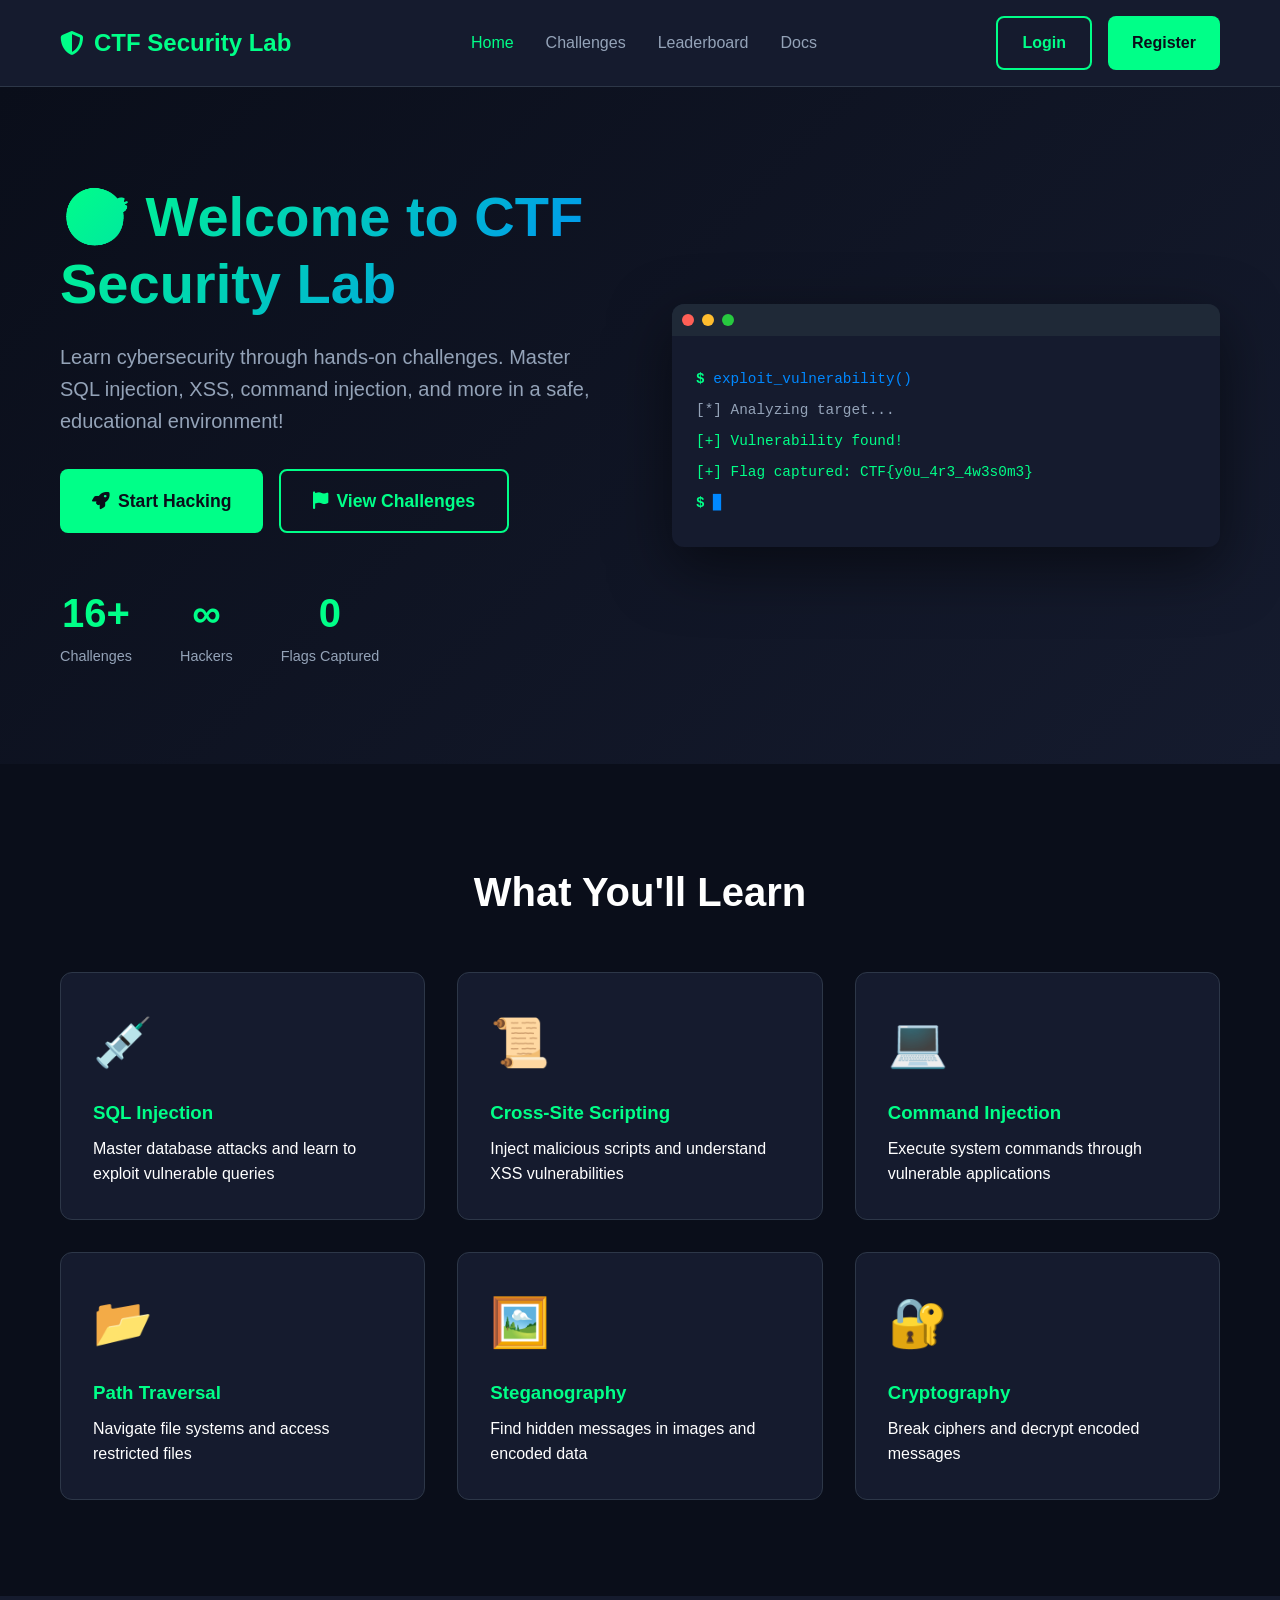
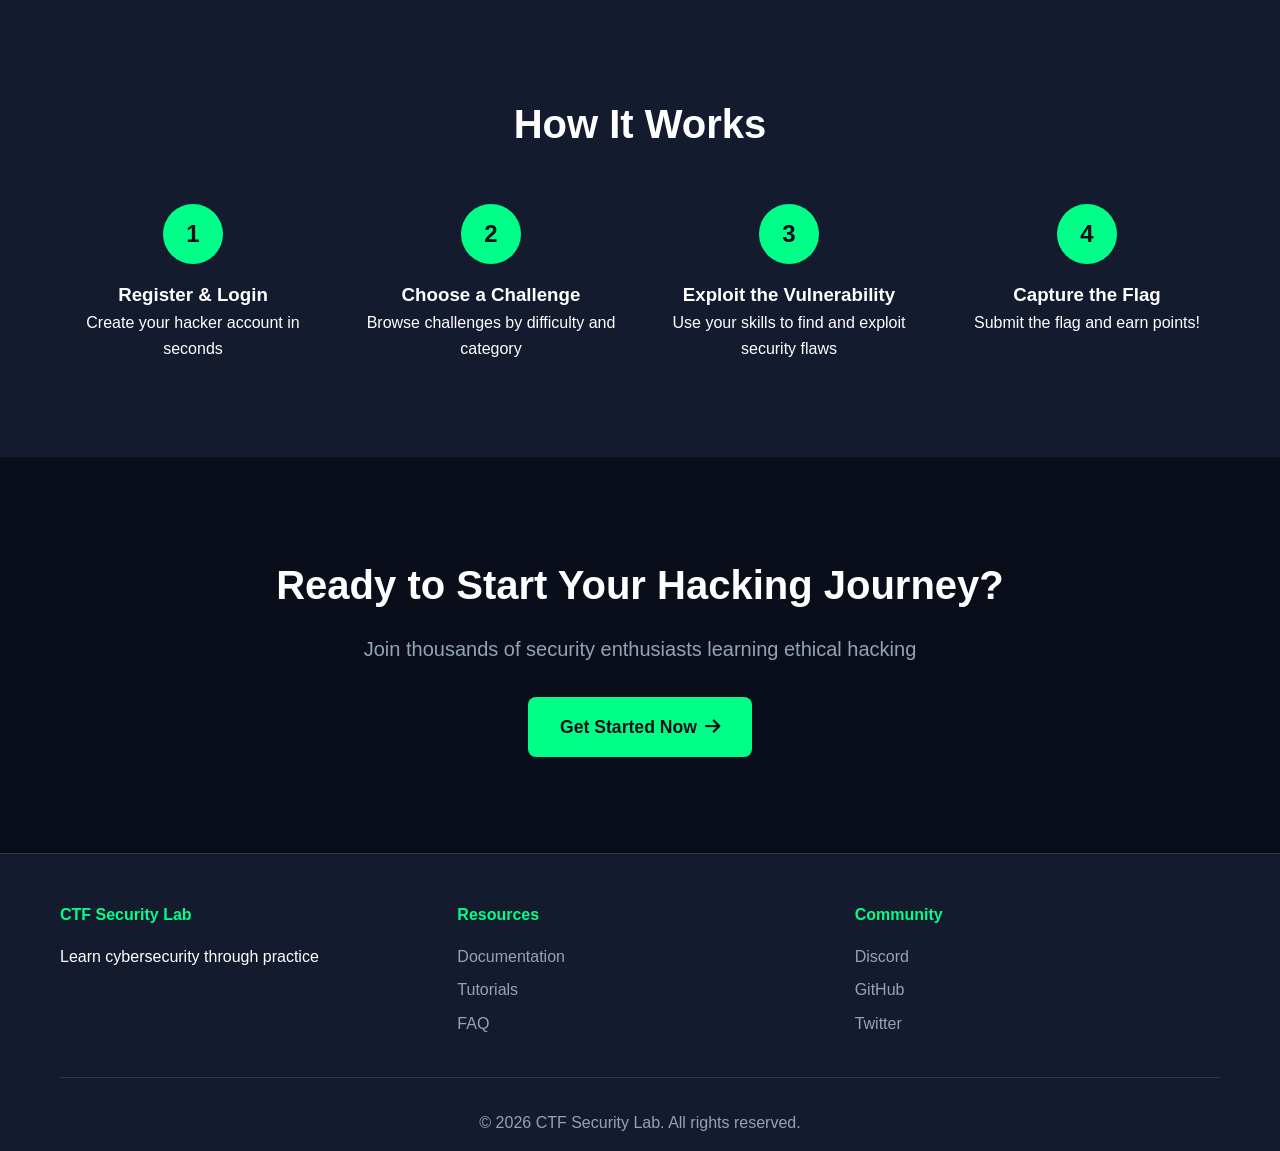
==== templates/index.html @ 1bd5552b "Add dynamic web frontend with HTML/CSS/JavaScript - proper UI for users Co-authored-by: djmahe4 <137" ====
<!DOCTYPE html>
<html lang="en">
<head>
    <meta charset="UTF-8">
    <meta name="viewport" content="width=device-width, initial-scale=1.0">
    <title>CTF Security Lab - Home</title>
    <link rel="stylesheet" href="/static/css/main.css">
    <link rel="stylesheet" href="https://cdnjs.cloudflare.com/ajax/libs/font-awesome/6.4.0/css/all.min.css">
</head>
<body>
    <!-- Navigation -->
    <nav class="navbar">
        <div class="container">
            <div class="nav-brand">
                <i class="fas fa-shield-alt"></i>
                <span>CTF Security Lab</span>
            </div>
            <div class="nav-menu" id="navMenu">
                <a href="/" class="nav-link active">Home</a>
                <a href="/challenges" class="nav-link">Challenges</a>
                <a href="/leaderboard" class="nav-link">Leaderboard</a>
                <a href="/docs" class="nav-link">Docs</a>
            </div>
            <div class="nav-auth" id="navAuth">
                <a href="/login" class="btn btn-outline">Login</a>
                <a href="/register" class="btn btn-primary">Register</a>
            </div>
            <div class="nav-user hidden" id="navUser">
                <span class="user-score" id="userScore">0 pts</span>
                <div class="dropdown">
                    <button class="user-avatar" id="userAvatar">
                        <i class="fas fa-user"></i>
                    </button>
                    <div class="dropdown-menu">
                        <a href="/profile">Profile</a>
                        <a href="/settings">Settings</a>
                        <a href="#" onclick="logout()">Logout</a>
                    </div>
                </div>
            </div>
        </div>
    </nav>

    <!-- Hero Section -->
    <section class="hero">
        <div class="container">
            <div class="hero-content">
                <h1 class="hero-title">
                    🎯 Welcome to CTF Security Lab
                </h1>
                <p class="hero-subtitle">
                    Learn cybersecurity through hands-on challenges. Master SQL injection, XSS, command injection, and more in a safe, educational environment!
                </p>
                <div class="hero-buttons">
                    <a href="/register" class="btn btn-large btn-primary">
                        <i class="fas fa-rocket"></i> Start Hacking
                    </a>
                    <a href="/challenges" class="btn btn-large btn-outline">
                        <i class="fas fa-flag"></i> View Challenges
                    </a>
                </div>
                <div class="hero-stats">
                    <div class="stat">
                        <div class="stat-number" id="totalChallenges">16+</div>
                        <div class="stat-label">Challenges</div>
                    </div>
                    <div class="stat">
                        <div class="stat-number" id="totalUsers">∞</div>
                        <div class="stat-label">Hackers</div>
                    </div>
                    <div class="stat">
                        <div class="stat-number" id="totalSolves">0</div>
                        <div class="stat-label">Flags Captured</div>
                    </div>
                </div>
            </div>
            <div class="hero-visual">
                <div class="terminal">
                    <div class="terminal-header">
                        <span class="terminal-dot red"></span>
                        <span class="terminal-dot yellow"></span>
                        <span class="terminal-dot green"></span>
                    </div>
                    <div class="terminal-body">
                        <div class="terminal-line">
                            <span class="prompt">$</span> <span class="command">exploit_vulnerability()</span>
                        </div>
                        <div class="terminal-line">
                            <span class="output">[*] Analyzing target...</span>
                        </div>
                        <div class="terminal-line">
                            <span class="output success">[+] Vulnerability found!</span>
                        </div>
                        <div class="terminal-line">
                            <span class="output success">[+] Flag captured: CTF{y0u_4r3_4w3s0m3}</span>
                        </div>
                        <div class="terminal-line cursor">
                            <span class="prompt">$</span> <span class="command typing"></span>
                        </div>
                    </div>
                </div>
            </div>
        </div>
    </section>

    <!-- Features Section -->
    <section class="features">
        <div class="container">
            <h2 class="section-title">What You'll Learn</h2>
            <div class="features-grid">
                <div class="feature-card">
                    <div class="feature-icon">💉</div>
                    <h3>SQL Injection</h3>
                    <p>Master database attacks and learn to exploit vulnerable queries</p>
                </div>
                <div class="feature-card">
                    <div class="feature-icon">📜</div>
                    <h3>Cross-Site Scripting</h3>
                    <p>Inject malicious scripts and understand XSS vulnerabilities</p>
                </div>
                <div class="feature-card">
                    <div class="feature-icon">💻</div>
                    <h3>Command Injection</h3>
                    <p>Execute system commands through vulnerable applications</p>
                </div>
                <div class="feature-card">
                    <div class="feature-icon">📂</div>
                    <h3>Path Traversal</h3>
                    <p>Navigate file systems and access restricted files</p>
                </div>
                <div class="feature-card">
                    <div class="feature-icon">🖼️</div>
                    <h3>Steganography</h3>
                    <p>Find hidden messages in images and encoded data</p>
                </div>
                <div class="feature-card">
                    <div class="feature-icon">🔐</div>
                    <h3>Cryptography</h3>
                    <p>Break ciphers and decrypt encoded messages</p>
                </div>
            </div>
        </div>
    </section>

    <!-- How It Works -->
    <section class="how-it-works">
        <div class="container">
            <h2 class="section-title">How It Works</h2>
            <div class="steps">
                <div class="step">
                    <div class="step-number">1</div>
                    <div class="step-content">
                        <h3>Register & Login</h3>
                        <p>Create your hacker account in seconds</p>
                    </div>
                </div>
                <div class="step">
                    <div class="step-number">2</div>
                    <div class="step-content">
                        <h3>Choose a Challenge</h3>
                        <p>Browse challenges by difficulty and category</p>
                    </div>
                </div>
                <div class="step">
                    <div class="step-number">3</div>
                    <div class="step-content">
                        <h3>Exploit the Vulnerability</h3>
                        <p>Use your skills to find and exploit security flaws</p>
                    </div>
                </div>
                <div class="step">
                    <div class="step-number">4</div>
                    <div class="step-content">
                        <h3>Capture the Flag</h3>
                        <p>Submit the flag and earn points!</p>
                    </div>
                </div>
            </div>
        </div>
    </section>

    <!-- CTA Section -->
    <section class="cta">
        <div class="container">
            <h2>Ready to Start Your Hacking Journey?</h2>
            <p>Join thousands of security enthusiasts learning ethical hacking</p>
            <a href="/register" class="btn btn-large btn-primary">
                Get Started Now <i class="fas fa-arrow-right"></i>
            </a>
        </div>
    </section>

    <!-- Footer -->
    <footer class="footer">
        <div class="container">
            <div class="footer-content">
                <div class="footer-section">
                    <h4>CTF Security Lab</h4>
                    <p>Learn cybersecurity through practice</p>
                </div>
                <div class="footer-section">
                    <h4>Resources</h4>
                    <a href="/docs">Documentation</a>
                    <a href="/tutorials">Tutorials</a>
                    <a href="/faq">FAQ</a>
                </div>
                <div class="footer-section">
                    <h4>Community</h4>
                    <a href="#">Discord</a>
                    <a href="#">GitHub</a>
                    <a href="#">Twitter</a>
                </div>
            </div>
            <div class="footer-bottom">
                <p>&copy; 2026 CTF Security Lab. All rights reserved.</p>
            </div>
        </div>
    </footer>

    <script src="/static/js/main.js"></script>
</body>
</html>
---- static/css/main.css ----
/* CTF Security Lab - Main Stylesheet */

:root {
    --primary: #00ff88;
    --primary-dark: #00cc6a;
    --secondary: #0088ff;
    --background: #0a0e1a;
    --surface: #151b2e;
    --surface-light: #1f2937;
    --text: #ffffff;
    --text-muted: #94a3b8;
    --success: #00ff88;
    --warning: #ffaa00;
    --error: #ff4444;
    --border: #2d3748;
}

* {
    margin: 0;
    padding: 0;
    box-sizing: border-box;
}

body {
    font-family: 'Inter', -apple-system, BlinkMacSystemFont, 'Segoe UI', sans-serif;
    background: var(--background);
    color: var(--text);
    line-height: 1.6;
}

.container {
    max-width: 1200px;
    margin: 0 auto;
    padding: 0 20px;
}

/* Navbar */
.navbar {
    background: var(--surface);
    border-bottom: 1px solid var(--border);
    position: sticky;
    top: 0;
    z-index: 1000;
    backdrop-filter: blur(10px);
}

.navbar .container {
    display: flex;
    justify-content: space-between;
    align-items: center;
    padding: 1rem 20px;
}

.nav-brand {
    display: flex;
    align-items: center;
    gap: 10px;
    font-size: 1.5rem;
    font-weight: 700;
    color: var(--primary);
}

.nav-menu {
    display: flex;
    gap: 2rem;
}

.nav-link {
    color: var(--text-muted);
    text-decoration: none;
    transition: color 0.3s;
}

.nav-link:hover, .nav-link.active {
    color: var(--primary);
}

.nav-auth {
    display: flex;
    gap: 1rem;
}

/* Buttons */
.btn {
    padding: 0.75rem 1.5rem;
    border-radius: 8px;
    text-decoration: none;
    font-weight: 600;
    transition: all 0.3s;
    display: inline-flex;
    align-items: center;
    gap: 0.5rem;
    cursor: pointer;
    border: none;
}

.btn-primary {
    background: var(--primary);
    color: var(--background);
}

.btn-primary:hover {
    background: var(--primary-dark);
    transform: translateY(-2px);
    box-shadow: 0 10px 20px rgba(0, 255, 136, 0.3);
}

.btn-outline {
    background: transparent;
    border: 2px solid var(--primary);
    color: var(--primary);
}

.btn-outline:hover {
    background: var(--primary);
    color: var(--background);
}

.btn-large {
    padding: 1rem 2rem;
    font-size: 1.1rem;
}

/* Hero Section */
.hero {
    padding: 6rem 0;
    background: linear-gradient(135deg, var(--background) 0%, var(--surface) 100%);
}

.hero .container {
    display: grid;
    grid-template-columns: 1fr 1fr;
    gap: 4rem;
    align-items: center;
}

.hero-title {
    font-size: 3.5rem;
    font-weight: 800;
    line-height: 1.2;
    margin-bottom: 1.5rem;
    background: linear-gradient(135deg, var(--primary), var(--secondary));
    -webkit-background-clip: text;
    -webkit-text-fill-color: transparent;
}

.hero-subtitle {
    font-size: 1.25rem;
    color: var(--text-muted);
    margin-bottom: 2rem;
}

.hero-buttons {
    display: flex;
    gap: 1rem;
    margin-bottom: 3rem;
}

.hero-stats {
    display: flex;
    gap: 3rem;
}

.stat {
    text-align: center;
}

.stat-number {
    font-size: 2.5rem;
    font-weight: 800;
    color: var(--primary);
}

.stat-label {
    color: var(--text-muted);
    font-size: 0.9rem;
}

/* Terminal Visual */
.terminal {
    background: var(--surface);
    border-radius: 12px;
    overflow: hidden;
    box-shadow: 0 20px 60px rgba(0, 0, 0, 0.5);
}

.terminal-header {
    background: var(--surface-light);
    padding: 10px;
    display: flex;
    gap: 8px;
}

.terminal-dot {
    width: 12px;
    height: 12px;
    border-radius: 50%;
}

.terminal-dot.red { background: #ff5f56; }
.terminal-dot.yellow { background: #ffbd2e; }
.terminal-dot.green { background: #27c93f; }

.terminal-body {
    padding: 1.5rem;
    font-family: 'Courier New', monospace;
    font-size: 0.9rem;
}

.terminal-line {
    margin: 0.5rem 0;
}

.prompt {
    color: var(--primary);
    font-weight: bold;
}

.command {
    color: var(--secondary);
}

.output {
    color: var(--text-muted);
}

.output.success {
    color: var(--success);
}

.typing::after {
    content: '▊';
    animation: blink 1s infinite;
}

@keyframes blink {
    0%, 50% { opacity: 1; }
    51%, 100% { opacity: 0; }
}

/* Features Section */
.features {
    padding: 6rem 0;
}

.section-title {
    text-align: center;
    font-size: 2.5rem;
    margin-bottom: 3rem;
}

.features-grid {
    display: grid;
    grid-template-columns: repeat(3, 1fr);
    gap: 2rem;
}

.feature-card {
    background: var(--surface);
    padding: 2rem;
    border-radius: 12px;
    border: 1px solid var(--border);
    transition: all 0.3s;
}

.feature-card:hover {
    transform: translateY(-5px);
    border-color: var(--primary);
    box-shadow: 0 10px 30px rgba(0, 255, 136, 0.2);
}

.feature-icon {
    font-size: 3rem;
    margin-bottom: 1rem;
}

.feature-card h3 {
    margin-bottom: 0.5rem;
    color: var(--primary);
}

/* How It Works */
.how-it-works {
    padding: 6rem 0;
    background: var(--surface);
}

.steps {
    display: grid;
    grid-template-columns: repeat(4, 1fr);
    gap: 2rem;
    margin-top: 3rem;
}

.step {
    text-align: center;
}

.step-number {
    width: 60px;
    height: 60px;
    background: var(--primary);
    color: var(--background);
    border-radius: 50%;
    display: flex;
    align-items: center;
    justify-content: center;
    font-size: 1.5rem;
    font-weight: 800;
    margin: 0 auto 1rem;
}

/* CTA Section */
.cta {
    padding: 6rem 0;
    text-align: center;
}

.cta h2 {
    font-size: 2.5rem;
    margin-bottom: 1rem;
}

.cta p {
    color: var(--text-muted);
    font-size: 1.25rem;
    margin-bottom: 2rem;
}

/* Footer */
.footer {
    background: var(--surface);
    padding: 3rem 0 1rem;
    border-top: 1px solid var(--border);
}

.footer-content {
    display: grid;
    grid-template-columns: repeat(3, 1fr);
    gap: 2rem;
    margin-bottom: 2rem;
}

.footer-section h4 {
    color: var(--primary);
    margin-bottom: 1rem;
}

.footer-section a {
    display: block;
    color: var(--text-muted);
    text-decoration: none;
    margin-bottom: 0.5rem;
    transition: color 0.3s;
}

.footer-section a:hover {
    color: var(--primary);
}

.footer-bottom {
    text-align: center;
    padding-top: 2rem;
    border-top: 1px solid var(--border);
    color: var(--text-muted);
}

/* Utility Classes */
.hidden {
    display: none !important;
}

/* Responsive */
@media (max-width: 768px) {
    .hero .container {
        grid-template-columns: 1fr;
    }
    
    .features-grid {
        grid-template-columns: 1fr;
    }
    
    .steps {
        grid-template-columns: 1fr;
    }
    
    .hero-title {
        font-size: 2.5rem;
    }
}
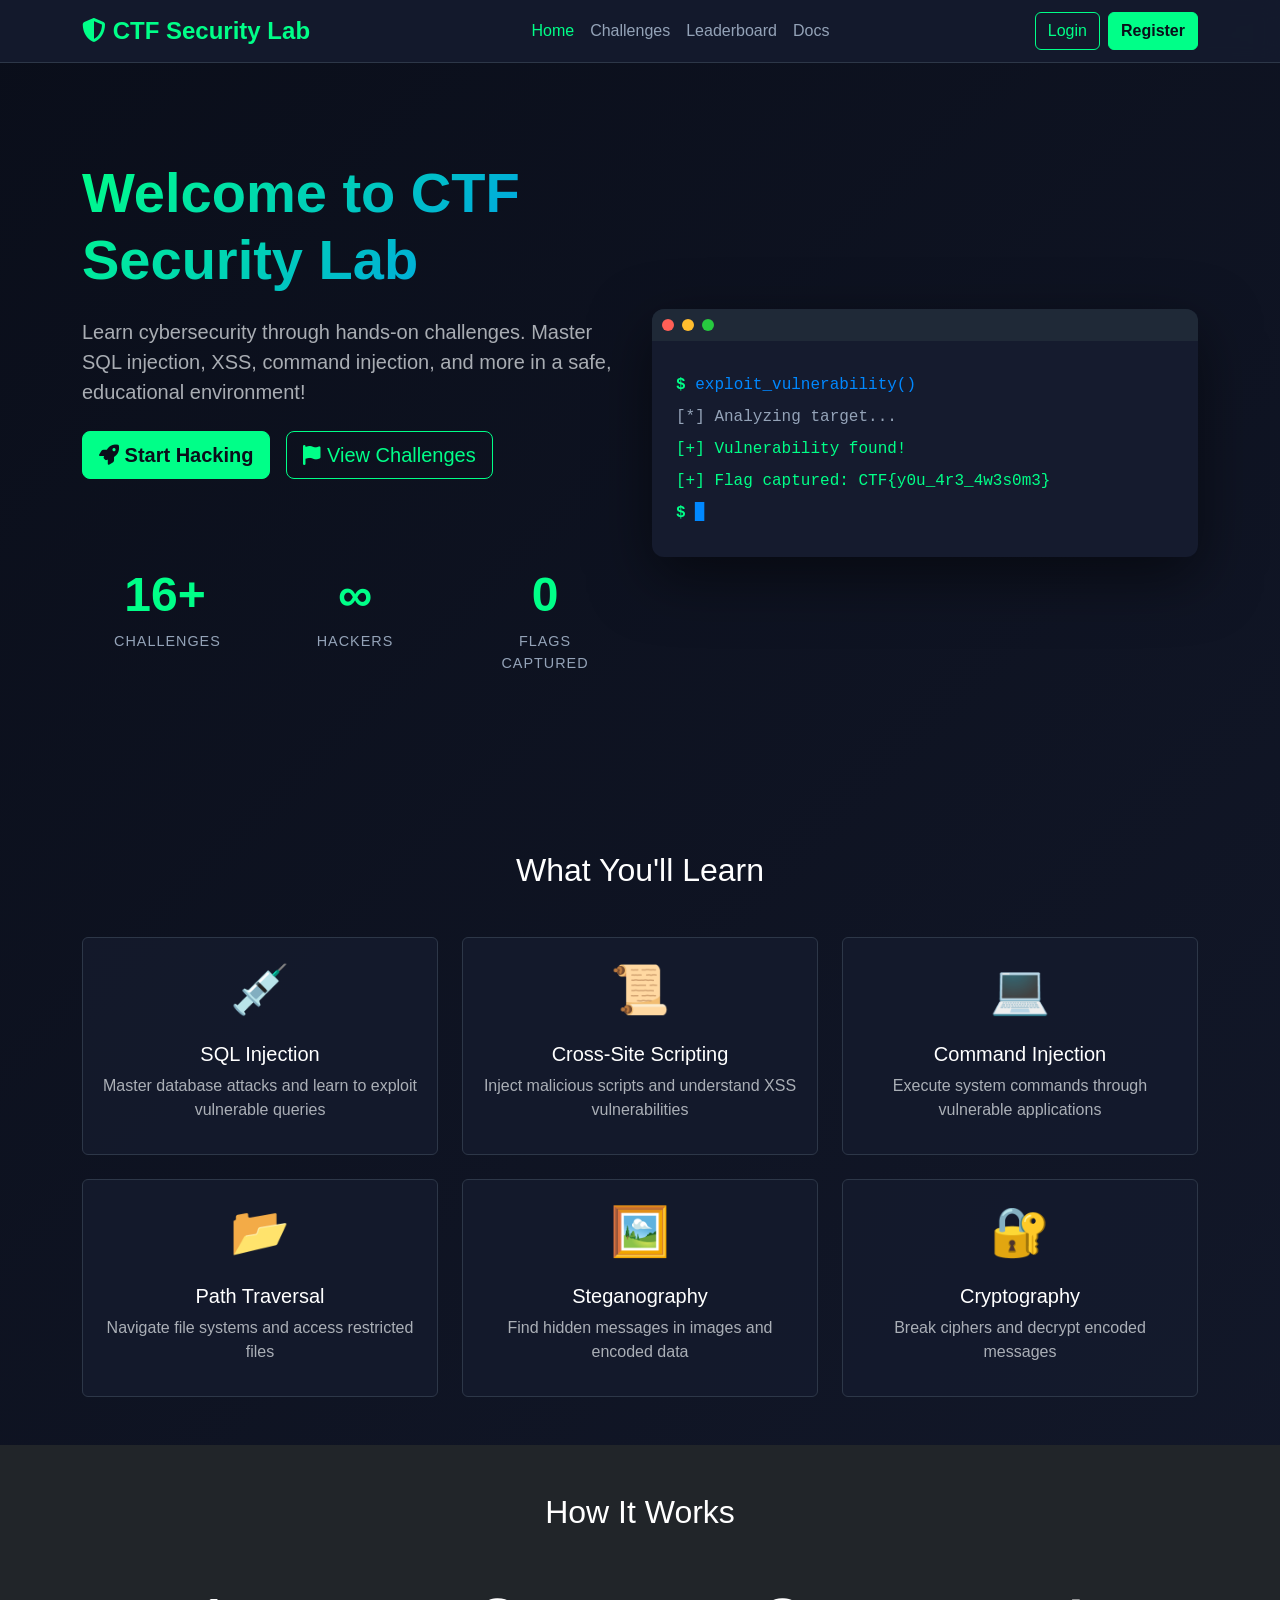
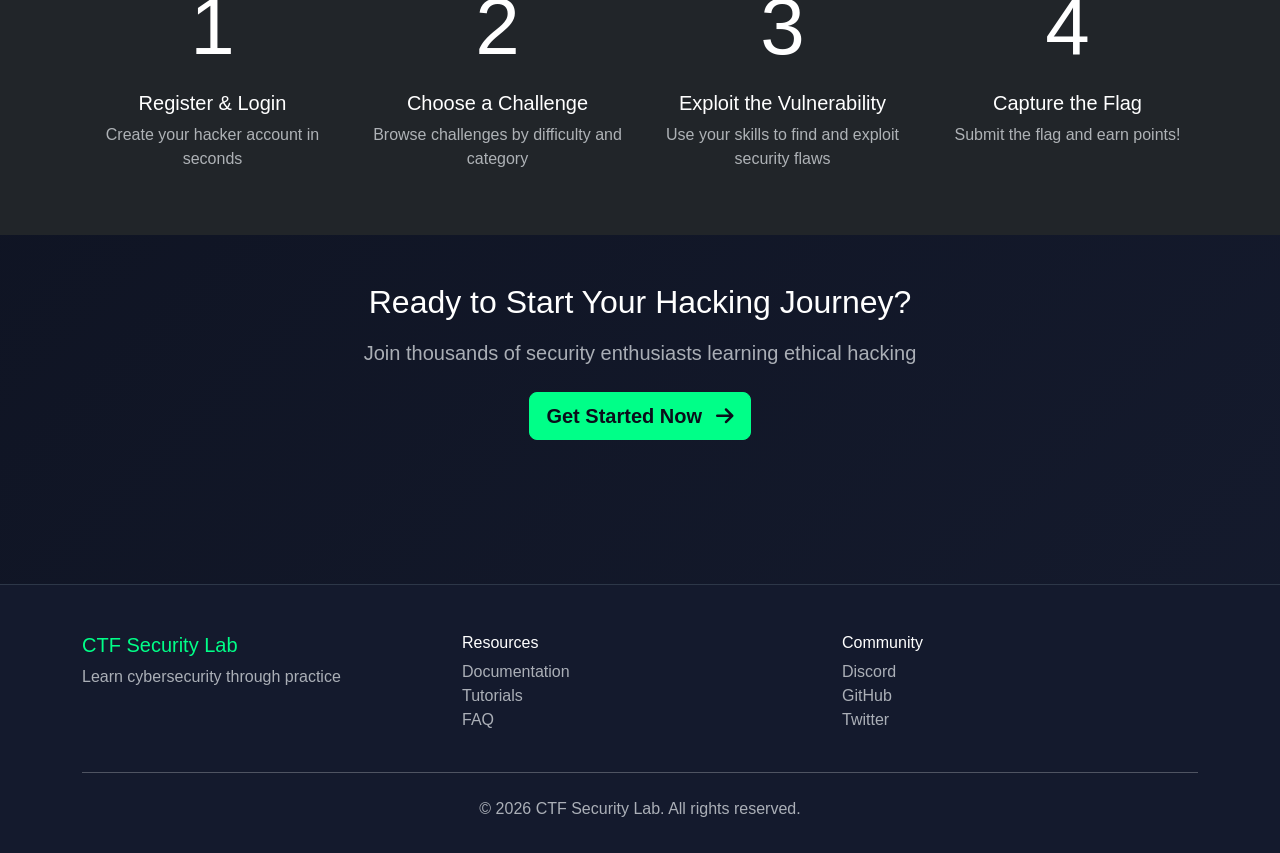
==== commit 1484bd78: "Migrate frontend to Bootstrap 5 - professional, responsive, non-generic design Co-authored-by: djmah" ====
--- a/templates/index.html
+++ b/templates/index.html
@@ -1,40 +1,56 @@
 <!DOCTYPE html>
-<html lang="en">
+<html lang="en" data-bs-theme="dark">
 <head>
     <meta charset="UTF-8">
     <meta name="viewport" content="width=device-width, initial-scale=1.0">
-    <title>CTF Security Lab - Home</title>
+    <title>CTF Security Lab - Learn Ethical Hacking</title>
+    
+    <!-- Bootstrap 5 CSS -->
+    <link href="https://cdn.jsdelivr.net/npm/bootstrap@5.3.2/dist/css/bootstrap.min.css" rel="stylesheet">
+    <!-- Font Awesome -->
+    <link rel="stylesheet" href="https://cdnjs.cloudflare.com/ajax/libs/font-awesome/6.5.1/css/all.min.css">
+    <!-- Custom CSS -->
     <link rel="stylesheet" href="/static/css/main.css">
-    <link rel="stylesheet" href="https://cdnjs.cloudflare.com/ajax/libs/font-awesome/6.4.0/css/all.min.css">
 </head>
 <body>
-    <!-- Navigation -->
-    <nav class="navbar">
-        <div class="container">
-            <div class="nav-brand">
-                <i class="fas fa-shield-alt"></i>
-                <span>CTF Security Lab</span>
-            </div>
-            <div class="nav-menu" id="navMenu">
-                <a href="/" class="nav-link active">Home</a>
-                <a href="/challenges" class="nav-link">Challenges</a>
-                <a href="/leaderboard" class="nav-link">Leaderboard</a>
-                <a href="/docs" class="nav-link">Docs</a>
-            </div>
-            <div class="nav-auth" id="navAuth">
-                <a href="/login" class="btn btn-outline">Login</a>
-                <a href="/register" class="btn btn-primary">Register</a>
-            </div>
-            <div class="nav-user hidden" id="navUser">
-                <span class="user-score" id="userScore">0 pts</span>
-                <div class="dropdown">
-                    <button class="user-avatar" id="userAvatar">
-                        <i class="fas fa-user"></i>
-                    </button>
-                    <div class="dropdown-menu">
-                        <a href="/profile">Profile</a>
-                        <a href="/settings">Settings</a>
-                        <a href="#" onclick="logout()">Logout</a>
+    <!-- Navbar -->
+    <nav class="navbar navbar-expand-lg navbar-dark sticky-top">
+        <div class="container">
+            <a class="navbar-brand" href="/">
+                <i class="fas fa-shield-alt"></i> CTF Security Lab
+            </a>
+            <button class="navbar-toggler" type="button" data-bs-toggle="collapse" data-bs-target="#navbarNav">
+                <span class="navbar-toggler-icon"></span>
+            </button>
+            <div class="collapse navbar-collapse" id="navbarNav">
+                <ul class="navbar-nav mx-auto">
+                    <li class="nav-item">
+                        <a class="nav-link active" href="/">Home</a>
+                    </li>
+                    <li class="nav-item">
+                        <a class="nav-link" href="/challenges">Challenges</a>
+                    </li>
+                    <li class="nav-item">
+                        <a class="nav-link" href="/leaderboard">Leaderboard</a>
+                    </li>
+                    <li class="nav-item">
+                        <a class="nav-link" href="/docs">Docs</a>
+                    </li>
+                </ul>
+                <div class="d-flex" id="navAuth">
+                    <a href="/login" class="btn btn-outline-primary me-2">Login</a>
+                    <a href="/register" class="btn btn-primary">Register</a>
+                </div>
+                <div class="d-flex align-items-center d-none" id="navUser">
+                    <span class="badge bg-success me-3" id="userScore">0 pts</span>
+                    <div class="dropdown">
+                        <button class="btn btn-outline-primary dropdown-toggle" type="button" id="userMenu" data-bs-toggle="dropdown">
+                            <i class="fas fa-user"></i>
+                        </button>
+                        <ul class="dropdown-menu dropdown-menu-end">
+                            <li><a class="dropdown-item" href="/profile">Profile</a></li>
+                            <li><a class="dropdown-item" href="#" onclick="logout()">Logout</a></li>
+                        </ul>
                     </div>
                 </div>
             </div>
@@ -42,60 +58,72 @@
     </nav>
 
     <!-- Hero Section -->
-    <section class="hero">
-        <div class="container">
-            <div class="hero-content">
-                <h1 class="hero-title">
-                    🎯 Welcome to CTF Security Lab
-                </h1>
-                <p class="hero-subtitle">
-                    Learn cybersecurity through hands-on challenges. Master SQL injection, XSS, command injection, and more in a safe, educational environment!
-                </p>
-                <div class="hero-buttons">
-                    <a href="/register" class="btn btn-large btn-primary">
-                        <i class="fas fa-rocket"></i> Start Hacking
-                    </a>
-                    <a href="/challenges" class="btn btn-large btn-outline">
-                        <i class="fas fa-flag"></i> View Challenges
-                    </a>
-                </div>
-                <div class="hero-stats">
-                    <div class="stat">
-                        <div class="stat-number" id="totalChallenges">16+</div>
-                        <div class="stat-label">Challenges</div>
-                    </div>
-                    <div class="stat">
-                        <div class="stat-number" id="totalUsers">∞</div>
-                        <div class="stat-label">Hackers</div>
-                    </div>
-                    <div class="stat">
-                        <div class="stat-number" id="totalSolves">0</div>
-                        <div class="stat-label">Flags Captured</div>
-                    </div>
-                </div>
-            </div>
-            <div class="hero-visual">
-                <div class="terminal">
-                    <div class="terminal-header">
-                        <span class="terminal-dot red"></span>
-                        <span class="terminal-dot yellow"></span>
-                        <span class="terminal-dot green"></span>
-                    </div>
-                    <div class="terminal-body">
-                        <div class="terminal-line">
-                            <span class="prompt">$</span> <span class="command">exploit_vulnerability()</span>
-                        </div>
-                        <div class="terminal-line">
-                            <span class="output">[*] Analyzing target...</span>
-                        </div>
-                        <div class="terminal-line">
-                            <span class="output success">[+] Vulnerability found!</span>
-                        </div>
-                        <div class="terminal-line">
-                            <span class="output success">[+] Flag captured: CTF{y0u_4r3_4w3s0m3}</span>
-                        </div>
-                        <div class="terminal-line cursor">
-                            <span class="prompt">$</span> <span class="command typing"></span>
+    <section class="hero-section">
+        <div class="container">
+            <div class="row align-items-center">
+                <div class="col-lg-6">
+                    <h1 class="hero-title mb-4">
+                        Welcome to CTF Security Lab
+                    </h1>
+                    <p class="lead text-muted mb-4">
+                        Learn cybersecurity through hands-on challenges. Master SQL injection, XSS, command injection, and more in a safe, educational environment!
+                    </p>
+                    <div class="d-flex gap-3 mb-5">
+                        <a href="/register" class="btn btn-primary btn-lg">
+                            <i class="fas fa-rocket"></i> Start Hacking
+                        </a>
+                        <a href="/challenges" class="btn btn-outline-primary btn-lg">
+                            <i class="fas fa-flag"></i> View Challenges
+                        </a>
+                    </div>
+                    
+                    <!-- Stats -->
+                    <div class="row text-center">
+                        <div class="col-4">
+                            <div class="stat-card">
+                                <div class="stat-number">16+</div>
+                                <div class="stat-label">Challenges</div>
+                            </div>
+                        </div>
+                        <div class="col-4">
+                            <div class="stat-card">
+                                <div class="stat-number">∞</div>
+                                <div class="stat-label">Hackers</div>
+                            </div>
+                        </div>
+                        <div class="col-4">
+                            <div class="stat-card">
+                                <div class="stat-number" id="totalSolves">0</div>
+                                <div class="stat-label">Flags Captured</div>
+                            </div>
+                        </div>
+                    </div>
+                </div>
+                
+                <!-- Terminal Visual -->
+                <div class="col-lg-6">
+                    <div class="terminal">
+                        <div class="terminal-header">
+                            <span class="terminal-dot red"></span>
+                            <span class="terminal-dot yellow"></span>
+                            <span class="terminal-dot green"></span>
+                        </div>
+                        <div class="terminal-body">
+                            <div class="terminal-line">
+                                <span class="prompt">$</span> <span class="command">exploit_vulnerability()</span>
+                            </div>
+                            <div class="terminal-line">
+                                <span class="output">[*] Analyzing target...</span>
+                            </div>
+                            <div class="terminal-line">
+                                <span class="output success">[+] Vulnerability found!</span>
+                            </div>
+                            <div class="terminal-line">
+                                <span class="output success">[+] Flag captured: CTF{y0u_4r3_4w3s0m3}</span>
+                            </div>
+                            <div class="terminal-line">
+                                <span class="prompt">$</span> <span class="command typing"></span>
+                            </div>
                         </div>
                     </div>
                 </div>
@@ -104,75 +132,99 @@
     </section>
 
     <!-- Features Section -->
-    <section class="features">
-        <div class="container">
-            <h2 class="section-title">What You'll Learn</h2>
-            <div class="features-grid">
-                <div class="feature-card">
-                    <div class="feature-icon">💉</div>
-                    <h3>SQL Injection</h3>
-                    <p>Master database attacks and learn to exploit vulnerable queries</p>
-                </div>
-                <div class="feature-card">
-                    <div class="feature-icon">📜</div>
-                    <h3>Cross-Site Scripting</h3>
-                    <p>Inject malicious scripts and understand XSS vulnerabilities</p>
-                </div>
-                <div class="feature-card">
-                    <div class="feature-icon">💻</div>
-                    <h3>Command Injection</h3>
-                    <p>Execute system commands through vulnerable applications</p>
-                </div>
-                <div class="feature-card">
-                    <div class="feature-icon">📂</div>
-                    <h3>Path Traversal</h3>
-                    <p>Navigate file systems and access restricted files</p>
-                </div>
-                <div class="feature-card">
-                    <div class="feature-icon">🖼️</div>
-                    <h3>Steganography</h3>
-                    <p>Find hidden messages in images and encoded data</p>
-                </div>
-                <div class="feature-card">
-                    <div class="feature-icon">🔐</div>
-                    <h3>Cryptography</h3>
-                    <p>Break ciphers and decrypt encoded messages</p>
+    <section class="py-5">
+        <div class="container">
+            <h2 class="text-center mb-5">What You'll Learn</h2>
+            <div class="row g-4">
+                <div class="col-md-4">
+                    <div class="card h-100">
+                        <div class="card-body text-center">
+                            <div class="challenge-icon">💉</div>
+                            <h3 class="h5">SQL Injection</h3>
+                            <p class="text-muted">Master database attacks and learn to exploit vulnerable queries</p>
+                        </div>
+                    </div>
+                </div>
+                <div class="col-md-4">
+                    <div class="card h-100">
+                        <div class="card-body text-center">
+                            <div class="challenge-icon">📜</div>
+                            <h3 class="h5">Cross-Site Scripting</h3>
+                            <p class="text-muted">Inject malicious scripts and understand XSS vulnerabilities</p>
+                        </div>
+                    </div>
+                </div>
+                <div class="col-md-4">
+                    <div class="card h-100">
+                        <div class="card-body text-center">
+                            <div class="challenge-icon">💻</div>
+                            <h3 class="h5">Command Injection</h3>
+                            <p class="text-muted">Execute system commands through vulnerable applications</p>
+                        </div>
+                    </div>
+                </div>
+                <div class="col-md-4">
+                    <div class="card h-100">
+                        <div class="card-body text-center">
+                            <div class="challenge-icon">📂</div>
+                            <h3 class="h5">Path Traversal</h3>
+                            <p class="text-muted">Navigate file systems and access restricted files</p>
+                        </div>
+                    </div>
+                </div>
+                <div class="col-md-4">
+                    <div class="card h-100">
+                        <div class="card-body text-center">
+                            <div class="challenge-icon">🖼️</div>
+                            <h3 class="h5">Steganography</h3>
+                            <p class="text-muted">Find hidden messages in images and encoded data</p>
+                        </div>
+                    </div>
+                </div>
+                <div class="col-md-4">
+                    <div class="card h-100">
+                        <div class="card-body text-center">
+                            <div class="challenge-icon">🔐</div>
+                            <h3 class="h5">Cryptography</h3>
+                            <p class="text-muted">Break ciphers and decrypt encoded messages</p>
+                        </div>
+                    </div>
                 </div>
             </div>
         </div>
     </section>
 
     <!-- How It Works -->
-    <section class="how-it-works">
-        <div class="container">
-            <h2 class="section-title">How It Works</h2>
-            <div class="steps">
-                <div class="step">
-                    <div class="step-number">1</div>
-                    <div class="step-content">
-                        <h3>Register & Login</h3>
-                        <p>Create your hacker account in seconds</p>
-                    </div>
-                </div>
-                <div class="step">
-                    <div class="step-number">2</div>
-                    <div class="step-content">
-                        <h3>Choose a Challenge</h3>
-                        <p>Browse challenges by difficulty and category</p>
-                    </div>
-                </div>
-                <div class="step">
-                    <div class="step-number">3</div>
-                    <div class="step-content">
-                        <h3>Exploit the Vulnerability</h3>
-                        <p>Use your skills to find and exploit security flaws</p>
-                    </div>
-                </div>
-                <div class="step">
-                    <div class="step-number">4</div>
-                    <div class="step-content">
-                        <h3>Capture the Flag</h3>
-                        <p>Submit the flag and earn points!</p>
+    <section class="py-5 bg-dark">
+        <div class="container">
+            <h2 class="text-center mb-5">How It Works</h2>
+            <div class="row g-4">
+                <div class="col-md-3">
+                    <div class="text-center">
+                        <div class="display-1 mb-3">1</div>
+                        <h5>Register & Login</h5>
+                        <p class="text-muted">Create your hacker account in seconds</p>
+                    </div>
+                </div>
+                <div class="col-md-3">
+                    <div class="text-center">
+                        <div class="display-1 mb-3">2</div>
+                        <h5>Choose a Challenge</h5>
+                        <p class="text-muted">Browse challenges by difficulty and category</p>
+                    </div>
+                </div>
+                <div class="col-md-3">
+                    <div class="text-center">
+                        <div class="display-1 mb-3">3</div>
+                        <h5>Exploit the Vulnerability</h5>
+                        <p class="text-muted">Use your skills to find and exploit security flaws</p>
+                    </div>
+                </div>
+                <div class="col-md-3">
+                    <div class="text-center">
+                        <div class="display-1 mb-3">4</div>
+                        <h5>Capture the Flag</h5>
+                        <p class="text-muted">Submit the flag and earn points!</p>
                     </div>
                 </div>
             </div>
@@ -180,12 +232,12 @@
     </section>
 
     <!-- CTA Section -->
-    <section class="cta">
-        <div class="container">
-            <h2>Ready to Start Your Hacking Journey?</h2>
-            <p>Join thousands of security enthusiasts learning ethical hacking</p>
-            <a href="/register" class="btn btn-large btn-primary">
-                Get Started Now <i class="fas fa-arrow-right"></i>
+    <section class="py-5 text-center">
+        <div class="container">
+            <h2 class="mb-3">Ready to Start Your Hacking Journey?</h2>
+            <p class="lead text-muted mb-4">Join thousands of security enthusiasts learning ethical hacking</p>
+            <a href="/register" class="btn btn-primary btn-lg">
+                Get Started Now <i class="fas fa-arrow-right ms-2"></i>
             </a>
         </div>
     </section>
@@ -193,30 +245,36 @@
     <!-- Footer -->
     <footer class="footer">
         <div class="container">
-            <div class="footer-content">
-                <div class="footer-section">
-                    <h4>CTF Security Lab</h4>
-                    <p>Learn cybersecurity through practice</p>
-                </div>
-                <div class="footer-section">
-                    <h4>Resources</h4>
-                    <a href="/docs">Documentation</a>
-                    <a href="/tutorials">Tutorials</a>
-                    <a href="/faq">FAQ</a>
-                </div>
-                <div class="footer-section">
-                    <h4>Community</h4>
-                    <a href="#">Discord</a>
-                    <a href="#">GitHub</a>
-                    <a href="#">Twitter</a>
-                </div>
-            </div>
-            <div class="footer-bottom">
-                <p>&copy; 2026 CTF Security Lab. All rights reserved.</p>
-            </div>
+            <div class="row">
+                <div class="col-md-4">
+                    <h5 class="text-primary">CTF Security Lab</h5>
+                    <p class="text-muted">Learn cybersecurity through practice</p>
+                </div>
+                <div class="col-md-4">
+                    <h6>Resources</h6>
+                    <ul class="list-unstyled">
+                        <li><a href="/docs" class="text-muted text-decoration-none">Documentation</a></li>
+                        <li><a href="#" class="text-muted text-decoration-none">Tutorials</a></li>
+                        <li><a href="#" class="text-muted text-decoration-none">FAQ</a></li>
+                    </ul>
+                </div>
+                <div class="col-md-4">
+                    <h6>Community</h6>
+                    <ul class="list-unstyled">
+                        <li><a href="#" class="text-muted text-decoration-none">Discord</a></li>
+                        <li><a href="#" class="text-muted text-decoration-none">GitHub</a></li>
+                        <li><a href="#" class="text-muted text-decoration-none">Twitter</a></li>
+                    </ul>
+                </div>
+            </div>
+            <hr class="my-4">
+            <p class="text-center text-muted">&copy; 2026 CTF Security Lab. All rights reserved.</p>
         </div>
     </footer>
 
+    <!-- Bootstrap Bundle with Popper -->
+    <script src="https://cdn.jsdelivr.net/npm/bootstrap@5.3.2/dist/js/bootstrap.bundle.min.js"></script>
+    <!-- Custom JS -->
     <script src="/static/js/main.js"></script>
 </body>
 </html>
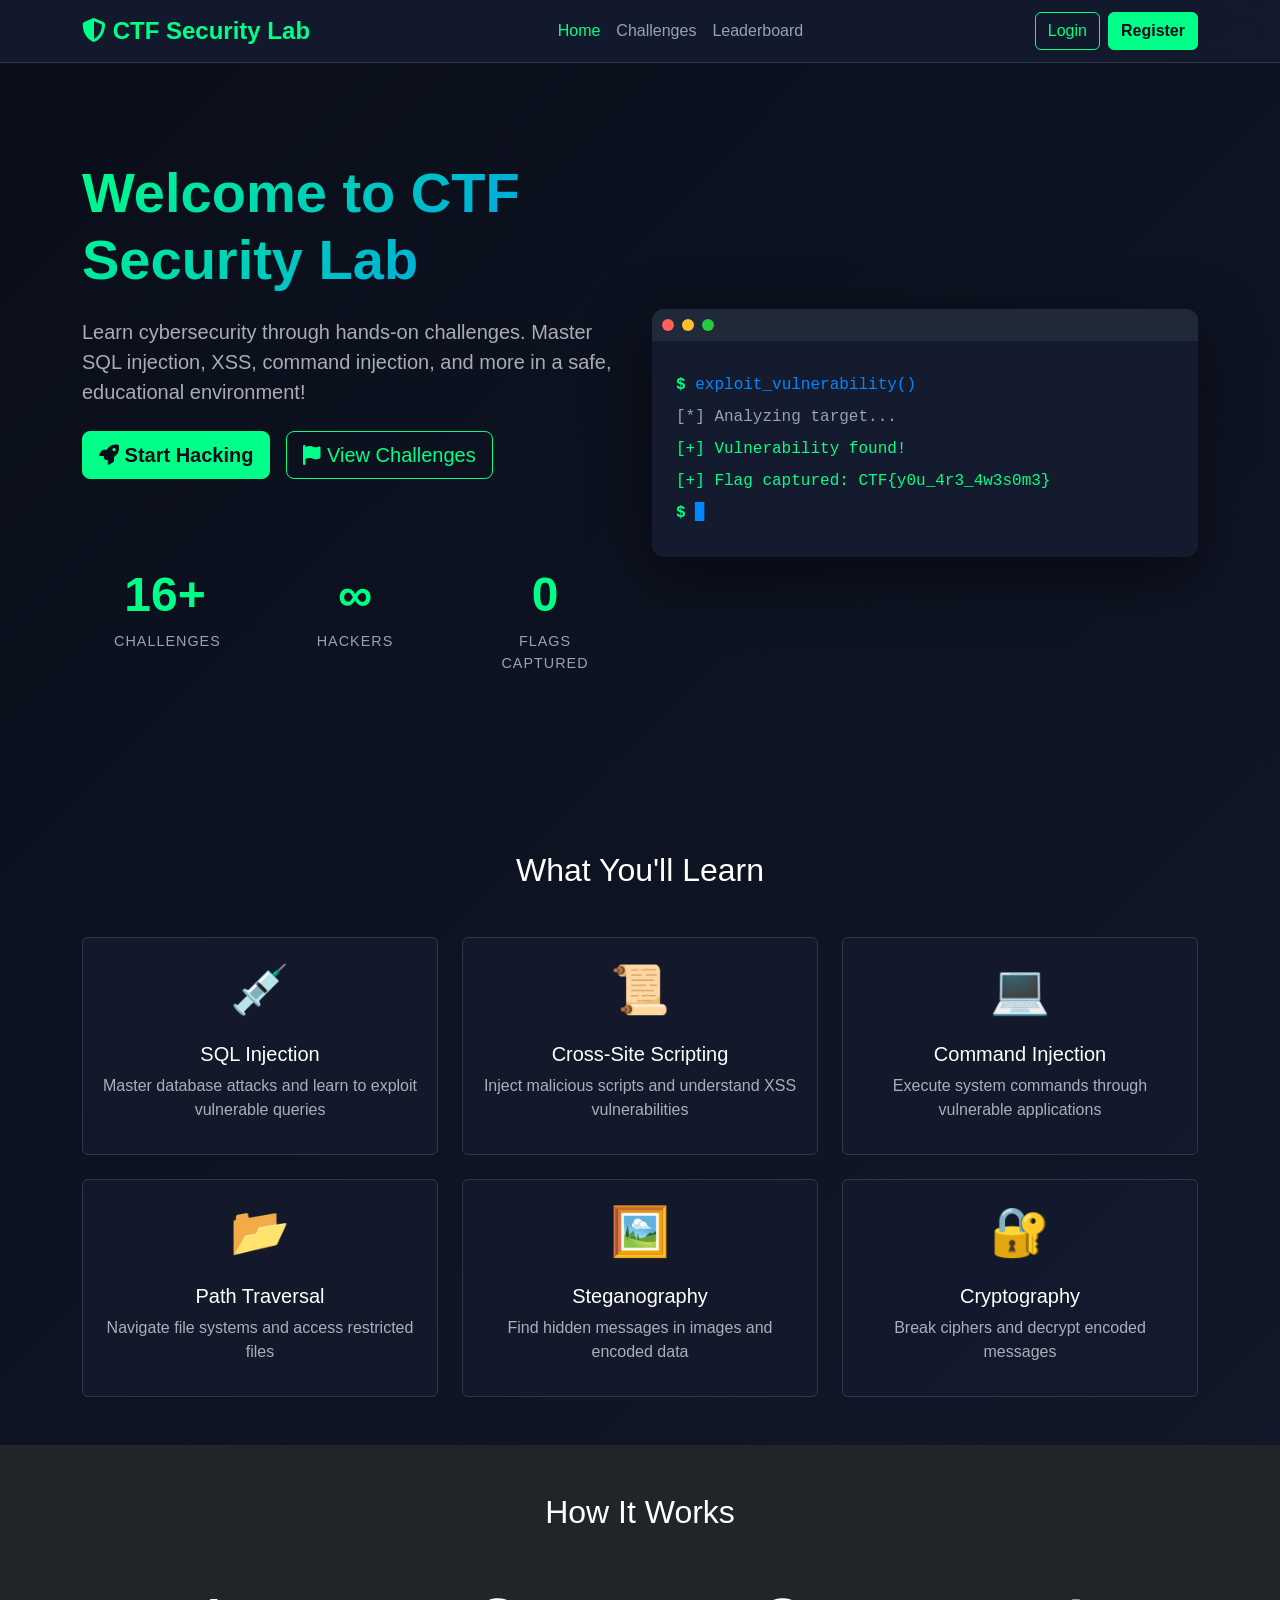
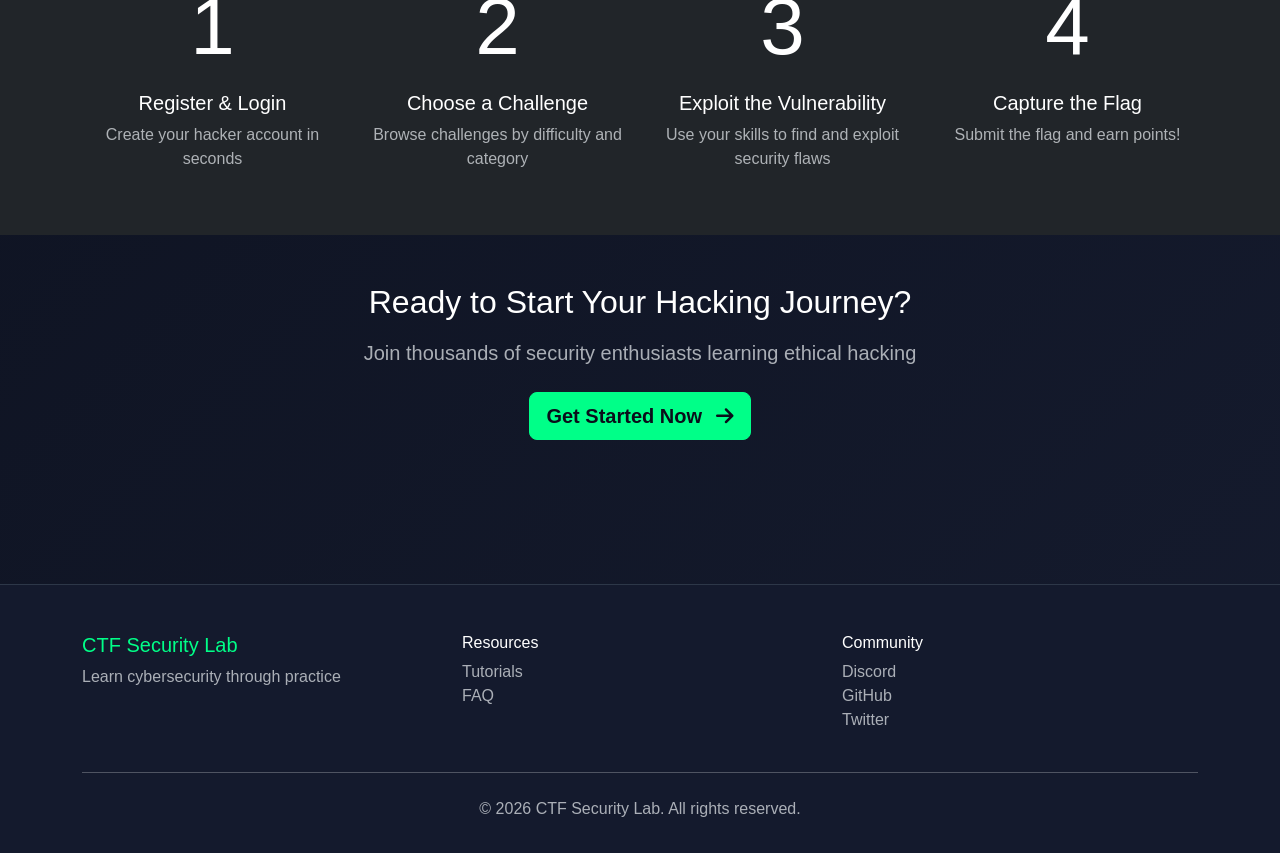
==== commit a2f324b8: "Major bug fixes" ====
--- a/templates/index.html
+++ b/templates/index.html
@@ -33,9 +33,7 @@
                     <li class="nav-item">
                         <a class="nav-link" href="/leaderboard">Leaderboard</a>
                     </li>
-                    <li class="nav-item">
-                        <a class="nav-link" href="/docs">Docs</a>
-                    </li>
+
                 </ul>
                 <div class="d-flex" id="navAuth">
                     <a href="/login" class="btn btn-outline-primary me-2">Login</a>
@@ -253,7 +251,7 @@
                 <div class="col-md-4">
                     <h6>Resources</h6>
                     <ul class="list-unstyled">
-                        <li><a href="/docs" class="text-muted text-decoration-none">Documentation</a></li>
+
                         <li><a href="#" class="text-muted text-decoration-none">Tutorials</a></li>
                         <li><a href="#" class="text-muted text-decoration-none">FAQ</a></li>
                     </ul>
